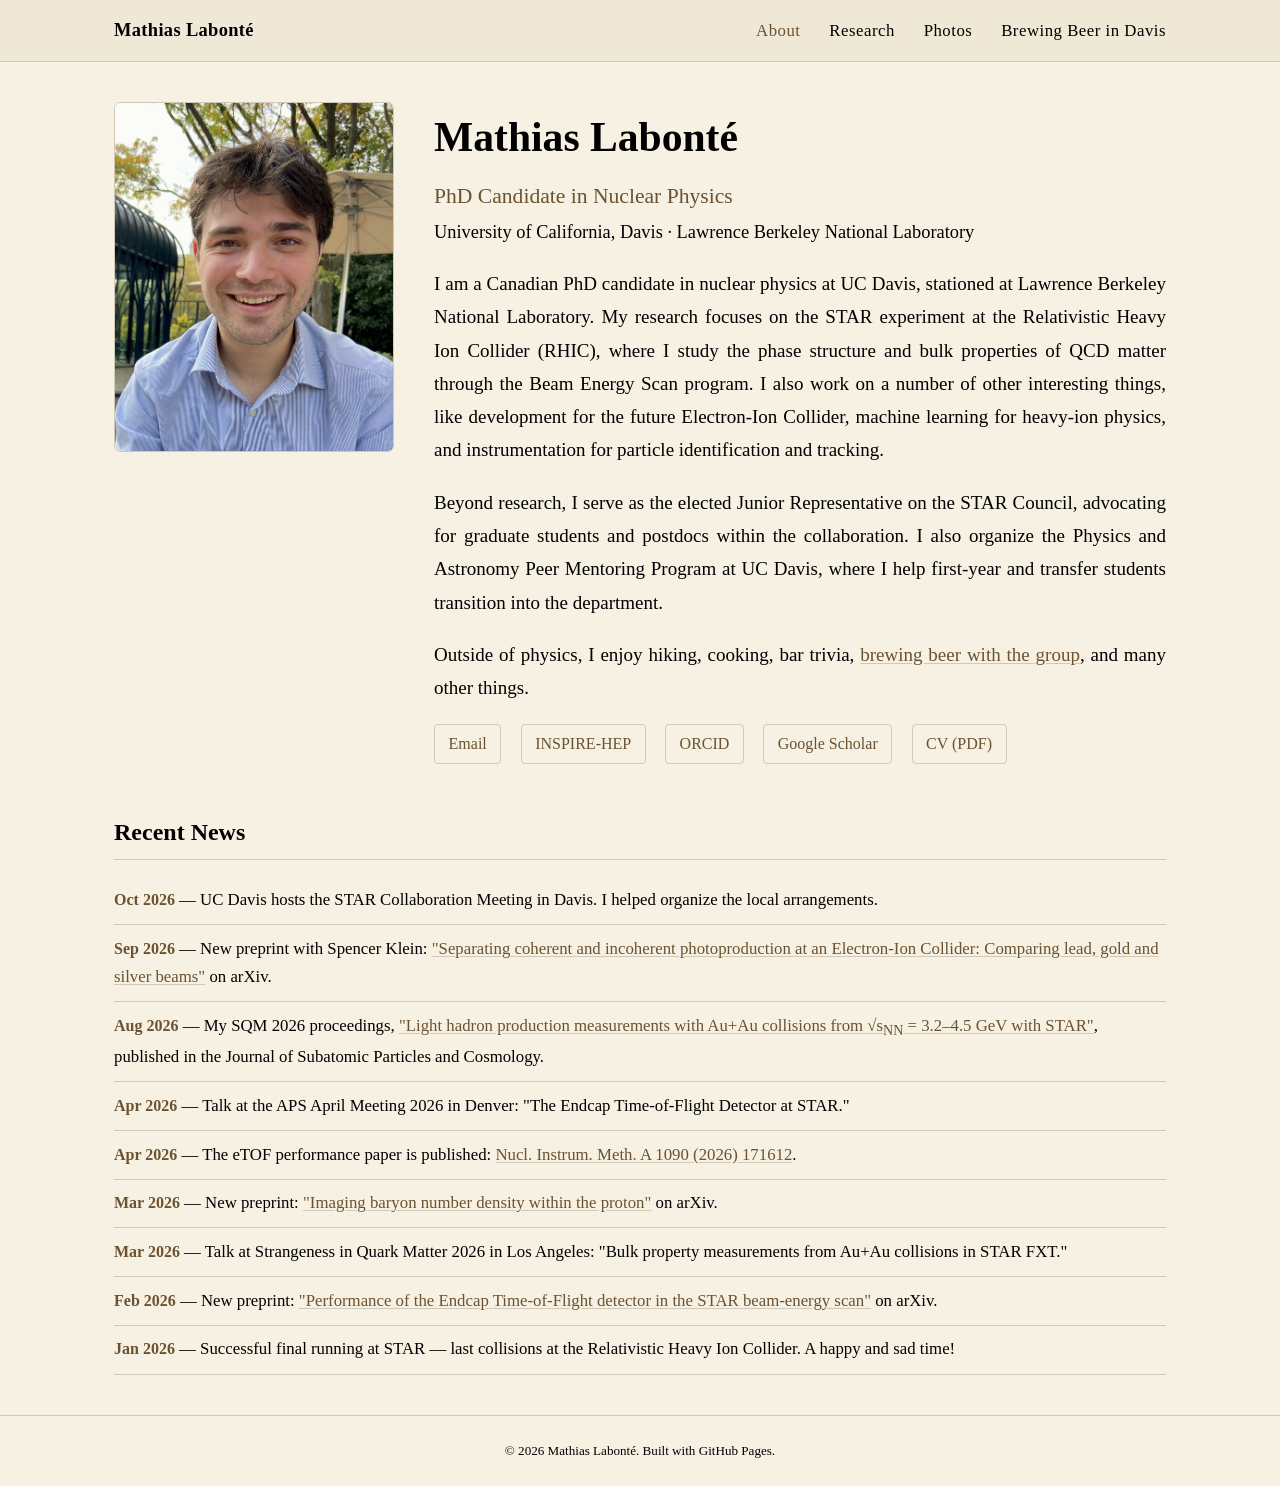
==== index.html @ 78d26bff "initial site" ====
<!DOCTYPE html>
<html lang="en">
<head>
    <meta charset="UTF-8">
    <meta name="viewport" content="width=device-width, initial-scale=1.0">
    <title>Mathias Labonté — High Energy Nuclear Physics</title>
    <meta name="description" content="Mathias Labonté is a PhD candidate in nuclear physics at UC Davis and Lawrence Berkeley National Laboratory, working on the STAR experiment at RHIC, proton structure, and the Electron-Ion Collider.">
    <meta name="author" content="Mathias Labonté">
    <meta name="theme-color" content="#f7f1e3">
    <meta property="og:type" content="website">
    <meta property="og:title" content="Mathias Labonté — High Energy Nuclear Physics">
    <meta property="og:description" content="PhD candidate in nuclear physics at UC Davis / Berkeley Lab, working on the STAR experiment at RHIC, proton structure, and the Electron-Ion Collider.">
    <link rel="icon" href="favicon.svg" type="image/svg+xml">
    <link rel="stylesheet" href="style.css">
</head>
<body>
    <nav>
        <div class="nav-container">
            <a href="index.html" class="nav-name">Mathias Labonté</a>
            <button class="nav-toggle" aria-label="Toggle navigation" aria-expanded="false">&#9776;</button>
            <ul class="nav-links">
                <li><a href="index.html" class="active">About</a></li>
                <li><a href="research.html">Research</a></li>
                <li><a href="photos.html">Photos</a></li>
                <li><a href="brewing.html">Brewing Beer in Davis</a></li>
            </ul>
        </div>
    </nav>

    <main>
        <section class="hero">
            <div class="hero-content">
                <div class="hero-photo">
                    <img src="images/profile_web.jpg" alt="Mathias Labonté" class="profile-photo" width="280" height="350">
                </div>
                <div class="hero-text">
                    <h1>Mathias Labonté</h1>
                    <p class="subtitle">PhD Candidate in Nuclear Physics</p>
                    <p class="affiliation">University of California, Davis &middot; Lawrence Berkeley National Laboratory</p>
                    <p class="bio">
                        I am a Canadian PhD candidate in nuclear physics at UC Davis, stationed at Lawrence Berkeley National Laboratory.
                        My research focuses on the STAR experiment at the Relativistic Heavy Ion Collider (RHIC),
                        where I study the phase structure and bulk properties of QCD matter through the Beam Energy Scan program.
                        I also work on a number of other interesting things, like development for the future Electron-Ion Collider,
                        machine learning for heavy-ion physics, and instrumentation for particle identification and tracking.
                    </p>
                    <p class="bio">
                        Beyond research, I serve as the elected Junior Representative on the STAR Council,
                        advocating for graduate students and postdocs within the collaboration.
                        I also organize the Physics and Astronomy Peer Mentoring Program at UC Davis,
                        where I help first-year and transfer students transition into the department.
                    </p>
                    <p class="bio">
                        Outside of physics, I enjoy hiking, cooking, bar trivia, <a href="brewing.html">brewing beer with the group</a>, and many other things.
                    </p>
                    <div class="contact-links">
                        <a href="mailto:mlabonte@ucdavis.edu">Email</a>
                        <a href="https://inspirehep.net/authors/3132270" target="_blank" rel="noopener">INSPIRE-HEP</a>
                        <a href="https://orcid.org/0009-0001-1381-6880" target="_blank" rel="noopener">ORCID</a>
                        <a href="https://scholar.google.com/citations?user=KGaSYT0AAAAJ" target="_blank" rel="noopener">Google Scholar</a>
                        <a href="files/Mathias_Labonte_CV.pdf" target="_blank" rel="noopener">CV (PDF)</a>
                    </div>
                </div>
            </div>
        </section>

        <section class="recent-news">
            <h2>Recent News</h2>
            <ul class="news-list">
                <li><span class="news-date">Oct 2026</span> — UC Davis hosts the STAR Collaboration Meeting in Davis. I helped organize the local arrangements.</li>
                <li><span class="news-date">Sep 2026</span> — New preprint with Spencer Klein: <a href="https://arxiv.org/abs/2609.30168" target="_blank" rel="noopener">"Separating coherent and incoherent photoproduction at an Electron-Ion Collider: Comparing lead, gold and silver beams"</a> on arXiv.</li>
                <li><span class="news-date">Aug 2026</span> — My SQM 2026 proceedings, <a href="https://doi.org/10.1016/j.jspc.2026.100484" target="_blank" rel="noopener">"Light hadron production measurements with Au+Au collisions from &radic;s<sub>NN</sub> = 3.2–4.5 GeV with STAR"</a>, published in the Journal of Subatomic Particles and Cosmology.</li>
                <li><span class="news-date">Apr 2026</span> — Talk at the APS April Meeting 2026 in Denver: "The Endcap Time-of-Flight Detector at STAR."</li>
                <li><span class="news-date">Apr 2026</span> — The eTOF performance paper is published: <a href="https://doi.org/10.1016/j.nima.2026.171612" target="_blank" rel="noopener">Nucl. Instrum. Meth. A 1090 (2026) 171612</a>.</li>
                <li><span class="news-date">Mar 2026</span> — New preprint: <a href="https://arxiv.org/abs/2603.03730" target="_blank" rel="noopener">"Imaging baryon number density within the proton"</a> on arXiv.</li>
                <li><span class="news-date">Mar 2026</span> — Talk at Strangeness in Quark Matter 2026 in Los Angeles: "Bulk property measurements from Au+Au collisions in STAR FXT."</li>
                <li><span class="news-date">Feb 2026</span> — New preprint: <a href="https://arxiv.org/abs/2602.16828" target="_blank" rel="noopener">"Performance of the Endcap Time-of-Flight detector in the STAR beam-energy scan"</a> on arXiv.</li>
                <li><span class="news-date">Jan 2026</span> — Successful final running at STAR — last collisions at the Relativistic Heavy Ion Collider. A happy and sad time!</li>
            </ul>
        </section>
    </main>

    <footer>
        <p>&copy; 2026 Mathias Labonté. Built with GitHub Pages.</p>
    </footer>

    <script src="script.js"></script>
</body>
</html>
---- style.css ----
/* ========================================
   Academic Theme — Mathias Labonté
   ======================================== */

:root {
    --bg-primary: #f7f1e3;
    --bg-secondary: #efe8d6;
    --bg-card: #e6ddcb;
    --text-primary: #000000;
    --text-secondary: #000000;
    --accent: #6b5230;
    --accent-hover: #7d6138;
    --border: #d1c9b8;
    --font-body: 'Times New Roman', Times, serif;
    --font-heading: 'Times New Roman', Times, serif;
    --font-mono: 'Courier New', monospace;
    --max-width: 1100px;
}

/* Reset */
*, *::before, *::after {
    margin: 0;
    padding: 0;
    box-sizing: border-box;
}

html {
    scroll-behavior: smooth;
}

body {
    font-family: var(--font-body);
    background: var(--bg-primary);
    color: #000000;
    line-height: 1.7;
    font-size: 19px;
    min-height: 100vh;
    display: flex;
    flex-direction: column;
}

/* ---- Links ---- */

main a {
    color: var(--accent);
    text-decoration: underline;
    text-decoration-color: var(--border);
    text-underline-offset: 2px;
    transition: text-decoration-color 0.2s;
}

main a:hover {
    text-decoration-color: var(--accent);
}

/* ---- Navigation ---- */

nav {
    background: var(--bg-secondary);
    border-bottom: 1px solid var(--border);
    position: sticky;
    top: 0;
    z-index: 100;
}

.nav-container {
    max-width: var(--max-width);
    margin: 0 auto;
    padding: 0.9rem 1.5rem;
    display: flex;
    justify-content: space-between;
    align-items: center;
}

.nav-name {
    font-family: var(--font-heading);
    font-size: 1.15rem;
    font-weight: 700;
    color: var(--text-primary);
    text-decoration: none;
    letter-spacing: 0.02em;
}

.nav-toggle {
    display: none;
    background: none;
    border: none;
    color: var(--text-primary);
    font-size: 1.4rem;
    cursor: pointer;
}

.nav-links {
    list-style: none;
    display: flex;
    gap: 1.8rem;
}

.nav-links a {
    color: var(--text-secondary);
    text-decoration: none;
    font-size: 1.05rem;
    letter-spacing: 0.03em;
    transition: color 0.2s;
}

.nav-links a:hover,
.nav-links a.active {
    color: var(--accent);
}

/* ---- Main Content ---- */

main {
    max-width: var(--max-width);
    margin: 0 auto;
    padding: 2.5rem 1.5rem;
    flex: 1;
    width: 100%;
}

/* ---- Hero (About page) ---- */

.hero-content {
    display: flex;
    gap: 2.5rem;
    align-items: flex-start;
}

.hero-photo {
    flex-shrink: 0;
}

.profile-photo {
    width: 280px;
    height: 350px;
    object-fit: cover;
    object-position: 90% 20%;
    border: 1px solid var(--border);
    border-radius: 6px;
}

.photo-placeholder {
    width: 180px;
    height: 220px;
    background: var(--bg-card);
    border: 1px solid var(--border);
    border-radius: 6px;
    display: flex;
    align-items: center;
    justify-content: center;
    color: var(--text-secondary);
    font-size: 0.85rem;
}

.photo-placeholder.landscape {
    width: 100%;
    height: 200px;
}

h1 {
    font-family: var(--font-heading);
    font-size: 2.6rem;
    font-weight: 700;
    margin-bottom: 0.3rem;
    color: var(--text-primary);
}

.subtitle {
    font-size: 1.35rem;
    color: var(--accent);
    margin-bottom: 0.15rem;
}

.affiliation {
    font-size: 1.15rem;
    color: var(--text-secondary);
    margin-bottom: 1.2rem;
}

.bio {
    margin-bottom: 1.2rem;
    color: var(--text-secondary);
    line-height: 1.75;
    text-align: justify;
}

.contact-links {
    display: flex;
    gap: 1.2rem;
    flex-wrap: wrap;
}

.contact-links a {
    color: var(--accent);
    text-decoration: none !important;
    font-size: 1rem;
    border: 1px solid var(--border);
    padding: 0.35rem 0.85rem;
    border-radius: 4px;
    transition: all 0.2s;
}

.contact-links a:hover {
    background: var(--accent);
    color: var(--bg-primary);
    border-color: var(--accent);
}

/* ---- Recent News ---- */

.recent-news {
    margin-top: 3rem;
}

.recent-news h2 {
    font-size: 1.5rem;
    margin-bottom: 1rem;
    padding-bottom: 0.4rem;
    border-bottom: 1px solid var(--border);
}

.news-year {
    font-size: 1.05rem;
    font-weight: 600;
    color: var(--accent);
    margin-top: 1.4rem;
    margin-bottom: 0.4rem;
    letter-spacing: 0.05em;
}

.news-list {
    list-style: none;
}

.news-list li {
    padding: 0.6rem 0;
    color: var(--text-secondary);
    font-size: 1.05rem;
    border-bottom: 1px solid var(--border);
}

.news-date {
    color: var(--accent);
    font-weight: 600;
    font-size: 1rem;
}

/* ---- Page Headers ---- */

.page-header {
    margin-bottom: 2rem;
}

.page-header h1 {
    font-size: 2.2rem;
    margin-bottom: 0.5rem;
}

/* ---- Publications ---- */

.publications-section h2 {
    font-size: 1.4rem;
    color: var(--accent);
    margin-top: 2rem;
    margin-bottom: 1rem;
    padding-bottom: 0.3rem;
    border-bottom: 1px solid var(--border);
}

.publications-section .pub-group {
    font-size: 1.15rem;
    color: var(--accent);
    margin-top: 1.6rem;
    margin-bottom: 0.8rem;
    font-style: italic;
}

.research-section {
    margin-bottom: 2.5rem;
}

.research-section h2 {
    font-size: 1.4rem;
    color: var(--accent);
    margin-bottom: 1rem;
    padding-bottom: 0.3rem;
    border-bottom: 1px solid var(--border);
}

.research-area {
    margin-bottom: 1.6rem;
}

.research-area h3 {
    font-size: 1.15rem;
    color: var(--text-primary);
    margin-bottom: 0.4rem;
}

.research-area p {
    color: var(--text-secondary);
    line-height: 1.7;
    text-align: justify;
}

.pub-note {
    color: var(--text-secondary);
    font-size: 0.95rem;
    font-style: italic;
    margin-bottom: 1rem;
}

.pub-note a,
.publications-section > p a {
    color: var(--accent);
}

.pub-card {
    display: flex;
    gap: 1.5rem;
    margin-bottom: 2rem;
    padding-bottom: 2rem;
    border-bottom: 1px solid var(--border);
}

.pub-photo {
    flex-shrink: 0;
    width: 40%;
    max-width: 525px;
}

.pub-photo img {
    width: 100%;
    border-radius: 4px;
    border: 1px solid var(--border);
}

.pub-content {
    display: flex;
    flex-direction: column;
    gap: 0.3rem;
}

.pub-description {
    margin-top: 0.5rem;
    line-height: 1.7;
    text-align: justify;
}

.pub-list {
    padding-left: 1.5rem;
}

.pub-item {
    margin-bottom: 1.5rem;
    line-height: 1.6;
}

.pub-title {
    font-weight: 600;
    font-size: 1.15rem;
    color: var(--text-primary);
}

.pub-authors {
    font-size: 0.95rem;
    color: var(--text-secondary);
}

.pub-journal {
    font-style: italic;
    font-size: 0.95rem;
    color: var(--text-secondary);
}

.pub-links {
    font-size: 0.95rem;
}

.pub-links a {
    color: var(--accent);
    text-decoration: none;
}

.pub-links a:hover {
    text-decoration: underline;
}

/* ---- CV ---- */

.cv-download {
    margin-top: 0.5rem;
}

.btn {
    display: inline-block;
    color: var(--accent);
    border: 1px solid var(--accent);
    padding: 0.45rem 1.1rem;
    border-radius: 4px;
    text-decoration: none !important;
    font-size: 0.9rem;
    transition: all 0.2s;
}

.btn:hover {
    background: var(--accent);
    color: var(--bg-primary);
}

.cv-section {
    margin-bottom: 2rem;
}

.cv-section h2 {
    font-size: 1.2rem;
    color: var(--accent);
    margin-bottom: 1rem;
    padding-bottom: 0.3rem;
    border-bottom: 1px solid var(--border);
}

.cv-entry {
    display: flex;
    gap: 1.5rem;
    margin-bottom: 1.2rem;
}

.cv-date {
    flex-shrink: 0;
    width: 130px;
    color: var(--text-secondary);
    font-size: 0.9rem;
    padding-top: 0.1rem;
}

.cv-details {
    color: var(--text-secondary);
    line-height: 1.6;
}

.cv-details strong {
    color: var(--text-primary);
}

.cv-details ul {
    margin-top: 0.4rem;
    padding-left: 1.3rem;
    list-style: disc;
}

.cv-details ul li {
    margin-bottom: 0.2rem;
}

/* ---- Teaching ---- */

.teaching-section {
    margin-bottom: 2rem;
}

.teaching-section h2 {
    font-size: 1.2rem;
    color: var(--accent);
    margin-bottom: 1rem;
    padding-bottom: 0.3rem;
    border-bottom: 1px solid var(--border);
}

.teaching-section p {
    color: var(--text-secondary);
}

.teaching-entry {
    display: flex;
    gap: 1.5rem;
    margin-bottom: 1.2rem;
}

.teaching-date {
    flex-shrink: 0;
    width: 130px;
    color: var(--text-secondary);
    font-size: 0.9rem;
}

.teaching-details {
    color: var(--text-secondary);
    line-height: 1.6;
}

.teaching-details strong {
    color: var(--text-primary);
}

/* ---- Photos / Gallery ---- */

.gallery-category {
    margin-bottom: 2.5rem;
}

.gallery-category h2 {
    font-size: 1.2rem;
    color: var(--accent);
    margin-bottom: 1rem;
    padding-bottom: 0.3rem;
    border-bottom: 1px solid var(--border);
}

.gallery-grid {
    column-width: 470px;
    column-gap: 1.8rem;
}

.gallery-item {
    break-inside: avoid;
    margin-bottom: 1.8rem;
    display: inline-block;
    width: 100%;
}

.gallery-item img {
    width: 100%;
    height: auto;
    display: block;
    border: 1px solid var(--border);
    border-radius: 4px;
}

.gallery-caption {
    padding: 0.5rem 0.1rem 0;
    font-size: 1.2rem;
    color: var(--text-secondary);
    font-style: italic;
}

/* ---- Lightbox ---- */

.lb-overlay {
    display: none;
    position: fixed;
    inset: 0;
    z-index: 1000;
    background: rgba(20, 15, 8, 0.92);
    align-items: center;
    justify-content: center;
}

.lb-overlay.open {
    display: flex;
}

.lb-figure {
    max-width: 92vw;
    max-height: 92vh;
    display: flex;
    flex-direction: column;
    align-items: center;
    gap: 0.6rem;
}

.lb-img {
    max-width: 92vw;
    max-height: 84vh;
    object-fit: contain;
    border-radius: 4px;
    box-shadow: 0 10px 40px rgba(0, 0, 0, 0.6);
}

.lb-caption {
    color: var(--bg-primary);
    font-style: italic;
    font-size: 1.05rem;
    text-align: center;
    padding: 0 1rem;
}

.lb-close,
.lb-prev,
.lb-next {
    position: absolute;
    background: none;
    border: none;
    color: var(--bg-primary);
    font-family: var(--font-body);
    cursor: pointer;
    line-height: 1;
    opacity: 0.8;
    transition: opacity 0.2s;
}

.lb-close:hover,
.lb-prev:hover,
.lb-next:hover {
    opacity: 1;
}

.lb-close {
    top: 0.6rem;
    right: 1rem;
    font-size: 2.6rem;
}

.lb-prev,
.lb-next {
    top: 50%;
    transform: translateY(-50%);
    font-size: 3.5rem;
    padding: 0 1rem;
}

.lb-prev { left: 0; }
.lb-next { right: 0; }

.gallery-item a {
    display: block;
    cursor: zoom-in;
    text-decoration: none;
}

/* ---- Footer ---- */

footer {
    border-top: 1px solid var(--border);
    padding: 1.5rem;
    text-align: center;
    font-size: 0.82rem;
    color: var(--text-secondary);
}

/* ---- Responsive ---- */

@media (max-width: 640px) {
    .nav-toggle {
        display: block;
    }

    .nav-links {
        display: none;
        flex-direction: column;
        position: absolute;
        top: 100%;
        left: 0;
        right: 0;
        background: var(--bg-secondary);
        border-bottom: 1px solid var(--border);
        padding: 1rem 1.5rem;
        gap: 0.8rem;
    }

    .nav-links.open {
        display: flex;
    }

    .hero-content {
        flex-direction: column;
        align-items: center;
        text-align: center;
    }

    .contact-links {
        justify-content: center;
    }

    .pub-card {
        flex-direction: column;
    }

    .pub-photo {
        width: 100%;
    }

    .cv-entry,
    .teaching-entry {
        flex-direction: column;
        gap: 0.3rem;
    }

    .cv-date,
    .teaching-date {
        width: auto;
        font-weight: 600;
    }

    .gallery-grid {
        column-width: auto;
        column-count: 1;
    }

    .lb-prev,
    .lb-next {
        font-size: 2.6rem;
        padding: 0 0.4rem;
    }
}


/* Compact publication text so it lines up with the figure */
.pub-title { font-size: 1.05rem; }
.pub-authors, .pub-journal, .pub-links { font-size: 0.85rem; }
.pub-description { font-size: 0.85rem; line-height: 1.55; }

/* ---- Brewing page ---- */
.brew-intro {
    margin-bottom: 1.8rem;
}

.label-grid {
    column-width: 260px;
}

.gallery-item-small img {
    max-width: 360px;
}

/* Photos page: let the gallery extend beyond the text column */
.gallery-wide {
    --gw: max(100%, min(1200px, calc(100vw - 10rem)));
    width: var(--gw);
    margin-left: calc((100% - var(--gw)) / 2);
}

/* Research intro with photo */
.research-intro {
    display: flex;
    gap: 1.5rem;
    align-items: center;
}

.research-photo {
    flex-shrink: 0;
    width: 28%;
    max-width: 320px;
}

.research-photo img {
    width: 100%;
    height: auto;
    display: block;
    border-radius: 4px;
    border: 1px solid var(--border);
}

@media (max-width: 640px) {
    .research-intro {
        flex-direction: column;
    }
    .research-photo {
        width: 100%;
    }
}
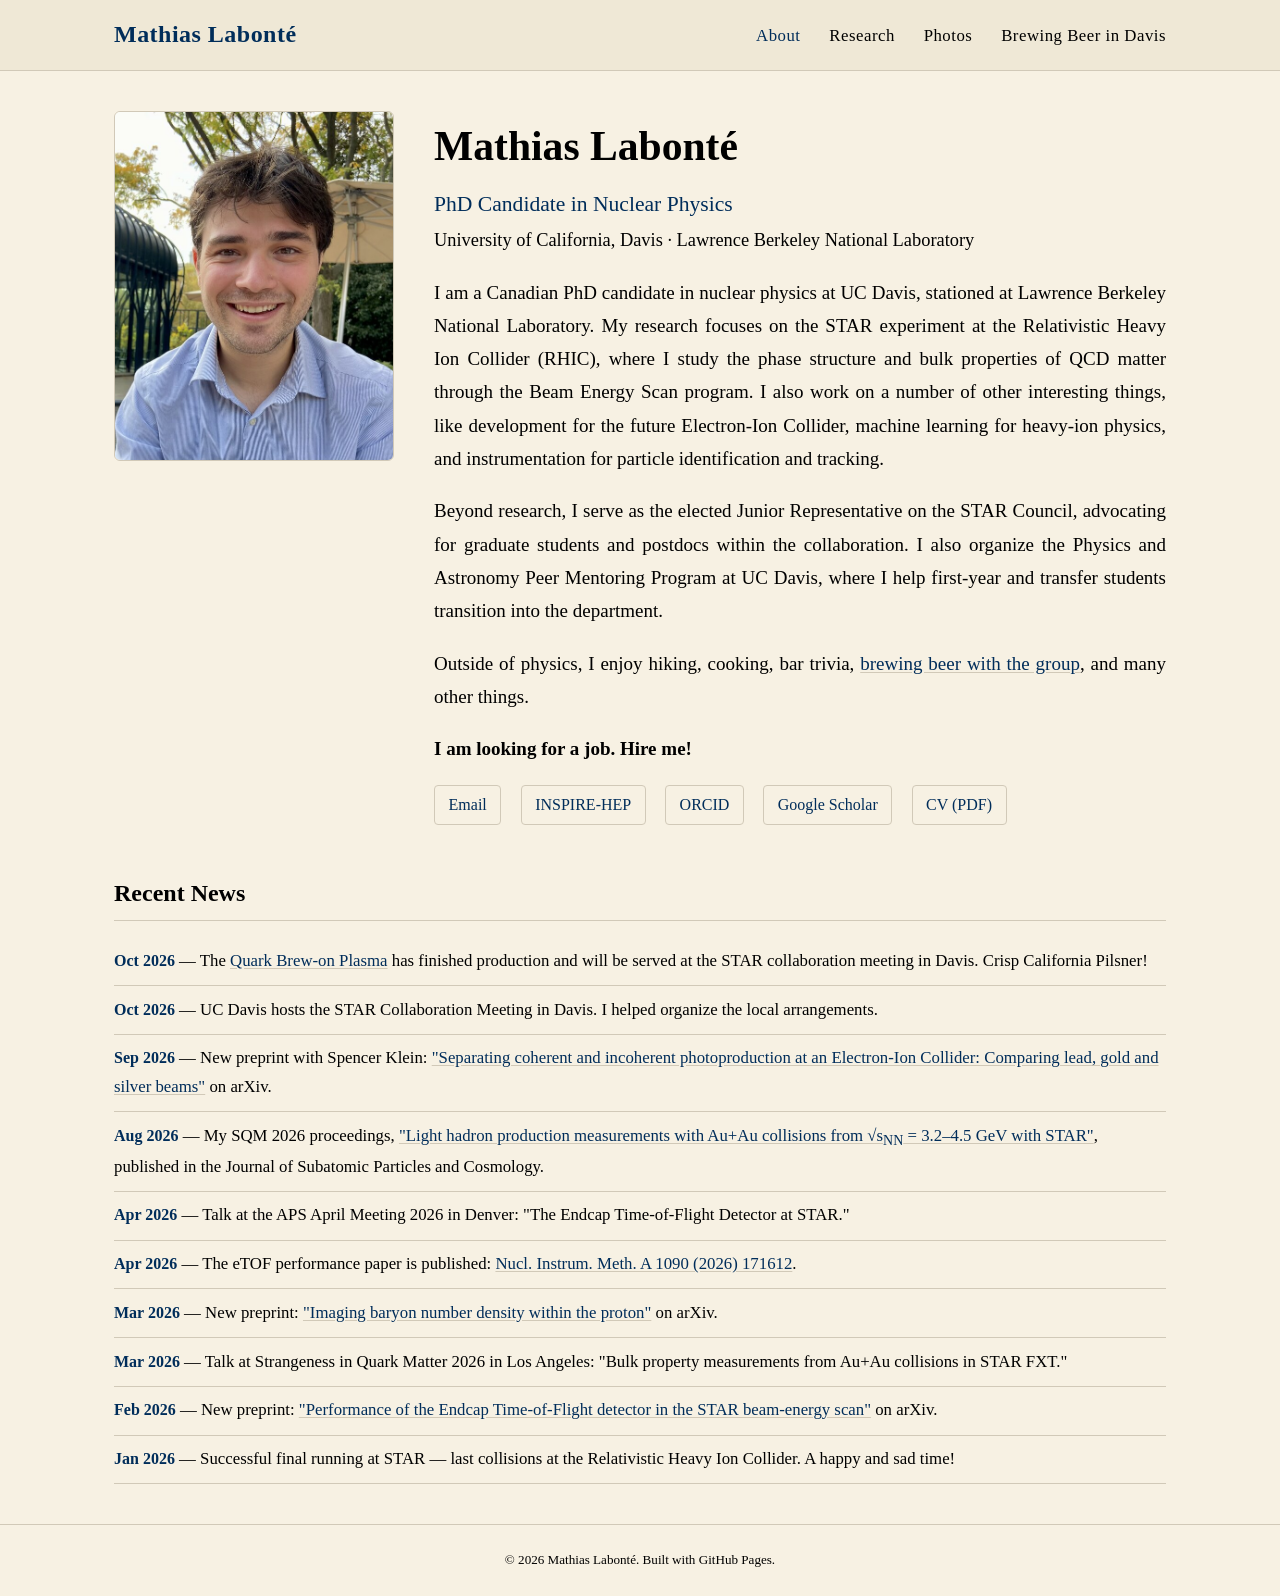
==== commit 662524db: "Add brewing news" ====
--- a/index.html
+++ b/index.html
@@ -53,6 +53,7 @@
                     <p class="bio">
                         Outside of physics, I enjoy hiking, cooking, bar trivia, <a href="brewing.html">brewing beer with the group</a>, and many other things.
                     </p>
+                    <p class="bio"><strong>I am looking for a job. Hire me!</strong></p>
                     <div class="contact-links">
                         <a href="mailto:mlabonte@ucdavis.edu">Email</a>
                         <a href="https://inspirehep.net/authors/3132270" target="_blank" rel="noopener">INSPIRE-HEP</a>
@@ -67,6 +68,7 @@
         <section class="recent-news">
             <h2>Recent News</h2>
             <ul class="news-list">
+                <li><span class="news-date">Oct 2026</span> — The <a href="brewing.html">Quark Brew-on Plasma</a> has finished production and will be served at the STAR collaboration meeting in Davis. Crisp California Pilsner!</li>
                 <li><span class="news-date">Oct 2026</span> — UC Davis hosts the STAR Collaboration Meeting in Davis. I helped organize the local arrangements.</li>
                 <li><span class="news-date">Sep 2026</span> — New preprint with Spencer Klein: <a href="https://arxiv.org/abs/2609.30168" target="_blank" rel="noopener">"Separating coherent and incoherent photoproduction at an Electron-Ion Collider: Comparing lead, gold and silver beams"</a> on arXiv.</li>
                 <li><span class="news-date">Aug 2026</span> — My SQM 2026 proceedings, <a href="https://doi.org/10.1016/j.jspc.2026.100484" target="_blank" rel="noopener">"Light hadron production measurements with Au+Au collisions from &radic;s<sub>NN</sub> = 3.2–4.5 GeV with STAR"</a>, published in the Journal of Subatomic Particles and Cosmology.</li>
--- a/style.css
+++ b/style.css
@@ -8,8 +8,8 @@
     --bg-card: #e6ddcb;
     --text-primary: #000000;
     --text-secondary: #000000;
-    --accent: #6b5230;
-    --accent-hover: #7d6138;
+    --accent: #002d5a;
+    --accent-hover: #12416f;
     --border: #d1c9b8;
     --font-body: 'Times New Roman', Times, serif;
     --font-heading: 'Times New Roman', Times, serif;
@@ -74,9 +74,9 @@
 
 .nav-name {
     font-family: var(--font-heading);
-    font-size: 1.15rem;
+    font-size: 1.5rem;
     font-weight: 700;
-    color: var(--text-primary);
+    color: var(--accent);
     text-decoration: none;
     letter-spacing: 0.02em;
 }
@@ -261,7 +261,7 @@
 
 .publications-section h2 {
     font-size: 1.4rem;
-    color: var(--accent);
+    color: var(--text-primary);
     margin-top: 2rem;
     margin-bottom: 1rem;
     padding-bottom: 0.3rem;
@@ -282,7 +282,7 @@
 
 .research-section h2 {
     font-size: 1.4rem;
-    color: var(--accent);
+    color: var(--text-primary);
     margin-bottom: 1rem;
     padding-bottom: 0.3rem;
     border-bottom: 1px solid var(--border);
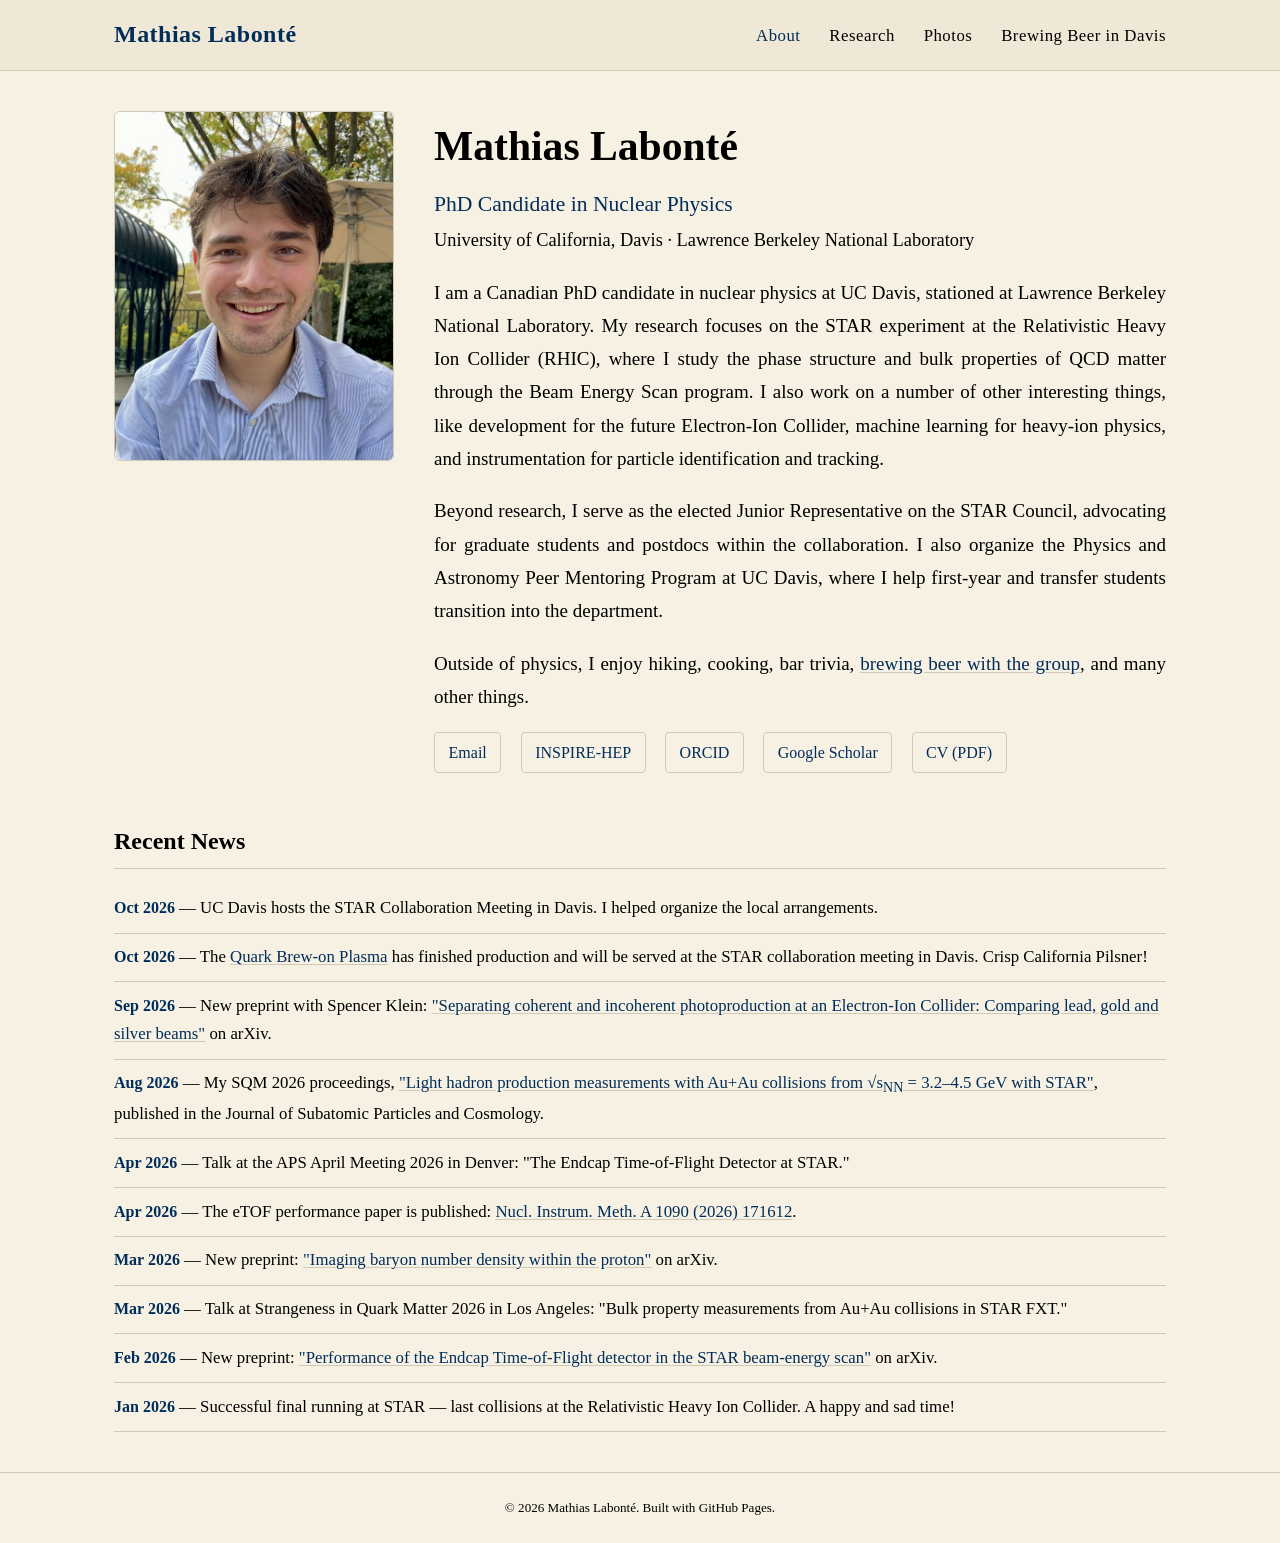
==== commit 95f363a4: "remove line" ====
--- a/index.html
+++ b/index.html
@@ -53,7 +53,6 @@
                     <p class="bio">
                         Outside of physics, I enjoy hiking, cooking, bar trivia, <a href="brewing.html">brewing beer with the group</a>, and many other things.
                     </p>
-                    <p class="bio"><strong>I am looking for a job. Hire me!</strong></p>
                     <div class="contact-links">
                         <a href="mailto:mlabonte@ucdavis.edu">Email</a>
                         <a href="https://inspirehep.net/authors/3132270" target="_blank" rel="noopener">INSPIRE-HEP</a>
@@ -68,8 +67,8 @@
         <section class="recent-news">
             <h2>Recent News</h2>
             <ul class="news-list">
+                <li><span class="news-date">Oct 2026</span> — UC Davis hosts the STAR Collaboration Meeting in Davis. I helped organize the local arrangements.</li>
                 <li><span class="news-date">Oct 2026</span> — The <a href="brewing.html">Quark Brew-on Plasma</a> has finished production and will be served at the STAR collaboration meeting in Davis. Crisp California Pilsner!</li>
-                <li><span class="news-date">Oct 2026</span> — UC Davis hosts the STAR Collaboration Meeting in Davis. I helped organize the local arrangements.</li>
                 <li><span class="news-date">Sep 2026</span> — New preprint with Spencer Klein: <a href="https://arxiv.org/abs/2609.30168" target="_blank" rel="noopener">"Separating coherent and incoherent photoproduction at an Electron-Ion Collider: Comparing lead, gold and silver beams"</a> on arXiv.</li>
                 <li><span class="news-date">Aug 2026</span> — My SQM 2026 proceedings, <a href="https://doi.org/10.1016/j.jspc.2026.100484" target="_blank" rel="noopener">"Light hadron production measurements with Au+Au collisions from &radic;s<sub>NN</sub> = 3.2–4.5 GeV with STAR"</a>, published in the Journal of Subatomic Particles and Cosmology.</li>
                 <li><span class="news-date">Apr 2026</span> — Talk at the APS April Meeting 2026 in Denver: "The Endcap Time-of-Flight Detector at STAR."</li>
